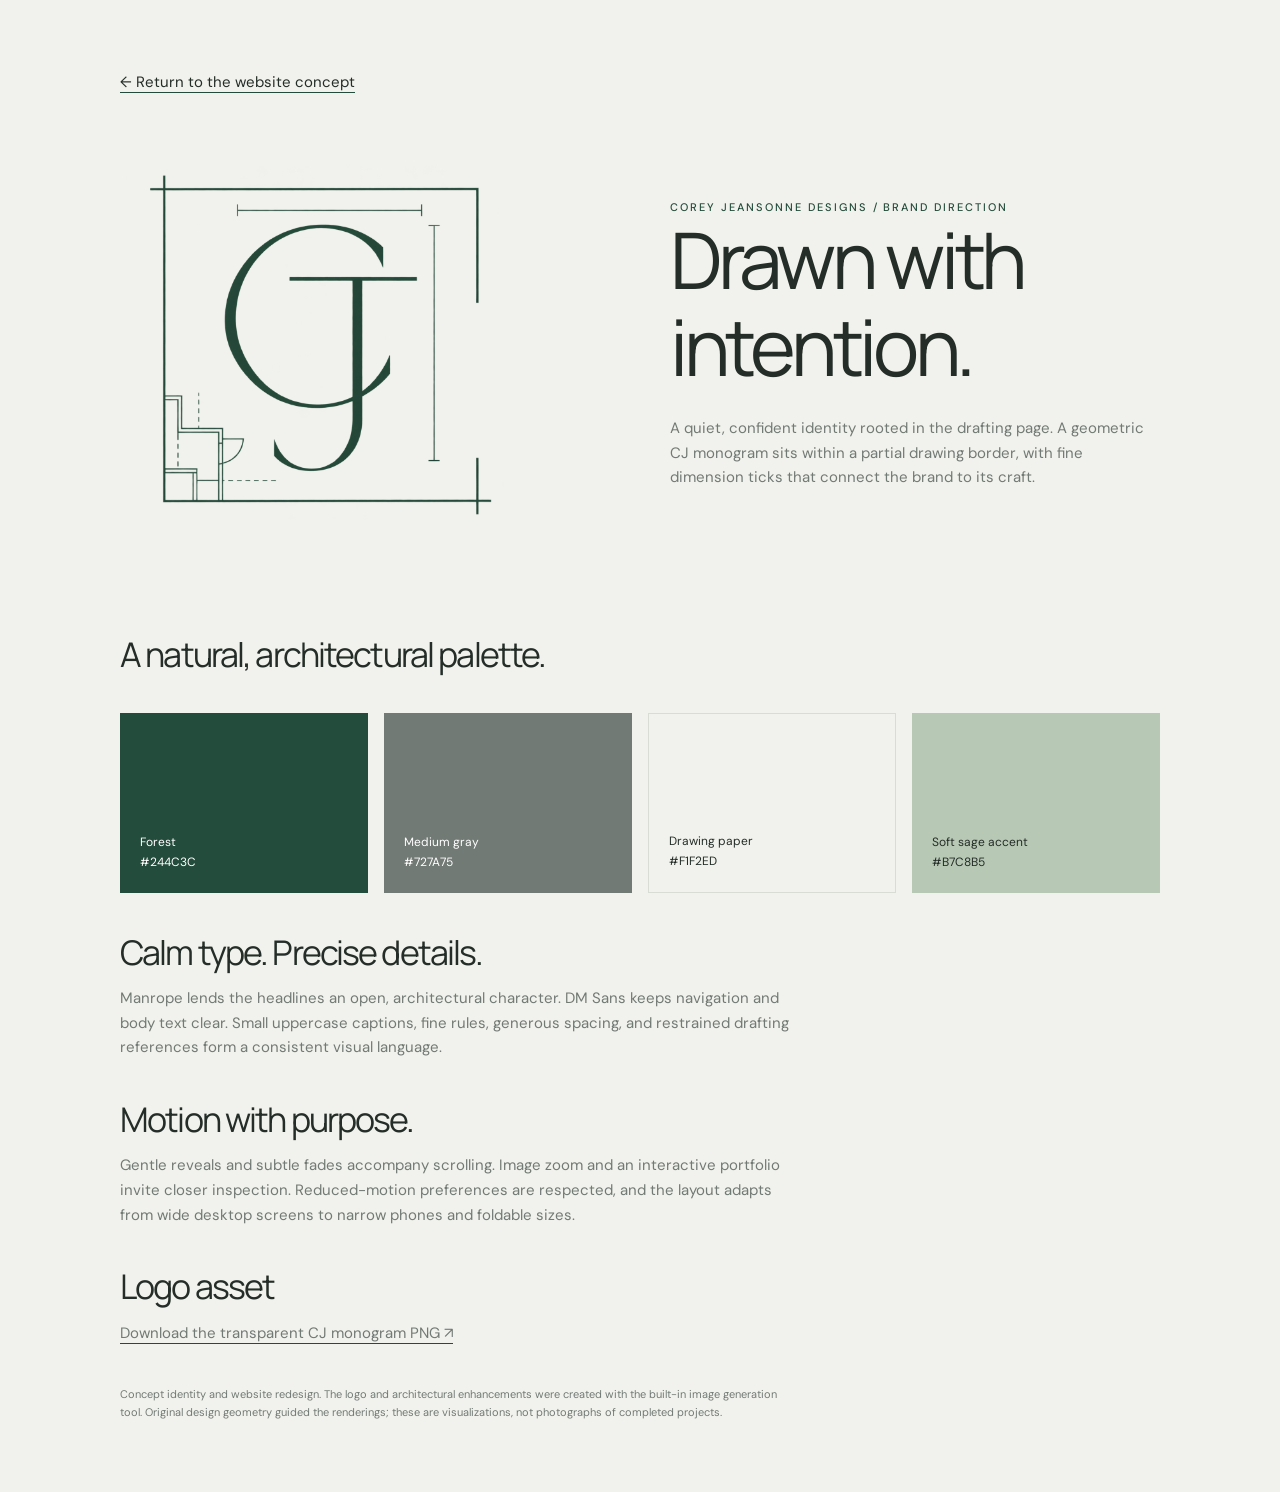
==== brand.html @ fb5d0403 "Build Corey Jeansonne responsive design concept" ====
<!doctype html><html lang="en"><head><meta charset="utf-8"><meta name="viewport" content="width=device-width,initial-scale=1"><title>Brand direction — Corey Jeansonne Designs</title><link rel="stylesheet" href="style.css"></head><body><main class="brand-page"><a href="index.html">← Return to the website concept</a><div class="brand-art"><img src="assets/cj-mark.png" alt="CJ monogram formed from architectural drafting lines"><div><p class="eyebrow">COREY JEANSONNE DESIGNS / BRAND DIRECTION</p><h1>Drawn with<br>intention.</h1><p style="margin-top:25px">A quiet, confident identity rooted in the drafting page. A geometric CJ monogram sits within a partial drawing border, with fine dimension ticks that connect the brand to its craft.</p></div></div><h2>A natural, architectural palette.</h2><div class="swatches"><div class="swatch" style="background:#244c3c;color:#fff">Forest<br>#244C3C</div><div class="swatch" style="background:#727a75;color:#fff">Medium gray<br>#727A75</div><div class="swatch" style="background:#f1f2ed;border:1px solid #d7ddd5">Drawing paper<br>#F1F2ED</div><div class="swatch" style="background:#b7c8b5">Soft sage accent<br>#B7C8B5</div></div><h2>Calm type. Precise details.</h2><p>Manrope lends the headlines an open, architectural character. DM Sans keeps navigation and body text clear. Small uppercase captions, fine rules, generous spacing, and restrained drafting references form a consistent visual language.</p><h2>Motion with purpose.</h2><p>Gentle reveals and subtle fades accompany scrolling. Image zoom and an interactive portfolio invite closer inspection. Reduced-motion preferences are respected, and the layout adapts from wide desktop screens to narrow phones and foldable sizes.</p><h2>Logo asset</h2><p><a href="assets/cj-mark.png" download>Download the transparent CJ monogram PNG ↗</a></p><p style="margin-top:40px;font-size:11px">Concept identity and website redesign. The logo and architectural enhancements were created with the built-in image generation tool. Original design geometry guided the renderings; these are visualizations, not photographs of completed projects.</p></main></body></html>
---- style.css ----
@import url('https://fonts.googleapis.com/css2?family=DM+Sans:wght@400;450;500;550;600;700&family=Manrope:wght@400;500;600;700&display=swap');
:root{--forest:#244c3c;--deep:#173b2d;--ink:#242d28;--gray:#727a75;--paper:#f1f2ed;--line:#d7ddd5;--white:#fcfdf9;--sage:#b7c8b5;--pad:clamp(22px,5vw,88px)}
*{box-sizing:border-box}html{scroll-behavior:smooth;scroll-padding-top:110px}body{margin:0;background:var(--paper);color:var(--ink);font:15px/1.65 'DM Sans',Arial,sans-serif}a{color:inherit;text-decoration:none}button,input,select,textarea{font:inherit}button,a,input,select,textarea{-webkit-tap-highlight-color:transparent}button{cursor:pointer}button:disabled{cursor:default}button:focus-visible,a:focus-visible,input:focus-visible,select:focus-visible,textarea:focus-visible{outline:2px solid var(--forest);outline-offset:5px}img{display:block;max-width:100%}h1,h2,h3,p{margin:0}h1,h2,h3{font-family:Manrope,'DM Sans',Arial,sans-serif;font-weight:400;line-height:1.12;letter-spacing:-.055em}h1{font-size:clamp(46px,6.1vw,94px)}h2{font-size:clamp(34px,4.2vw,62px)}h3{font-size:25px;letter-spacing:-.035em}p{color:var(--gray)}.eyebrow{font:500 11px/1.5 'DM Sans',sans-serif;letter-spacing:.18em;color:var(--forest)}.site-header{height:102px;padding:0 var(--pad);display:flex;align-items:center;justify-content:space-between;gap:24px;background:rgba(241,242,237,.95);backdrop-filter:blur(16px);position:sticky;top:0;z-index:20;border-bottom:1px solid var(--line)}.brand{display:flex;align-items:center;gap:12px}.brand img{width:65px;height:65px;object-fit:contain}.brand>span{font-size:12px;letter-spacing:.14em;font-weight:600;line-height:1.45}.brand small{display:block;font-size:9px;font-weight:400;margin-top:4px;letter-spacing:.25em}.site-header nav{display:flex;align-items:center;gap:36px}.site-header nav a{font-size:12px}.site-header nav a[aria-current=page]{color:var(--forest);box-shadow:0 2px var(--forest)}.site-header .nav-contact{border:1px solid var(--forest);padding:11px 20px;box-shadow:none!important}.nav-contact span{margin-left:18px}.menu-toggle{display:none}.skip{position:fixed;top:-100px;left:16px;background:white;padding:12px;z-index:50}.skip:focus{top:10px}.hero{padding:52px var(--pad) 0}.hero-heading{display:grid;grid-template-columns:1.4fr .6fr;gap:40px;align-items:end;margin-bottom:35px}.hero h1{max-width:850px;margin-top:18px}.hero h1 em{font-style:normal;color:var(--forest)}.hero-intro{max-width:330px;justify-self:end;padding-bottom:8px}.hero-intro p{font-size:14px;line-height:1.8}.text-link{display:inline-flex;align-items:center;justify-content:space-between;gap:35px;border-bottom:1px solid var(--forest);padding:14px 0 7px;color:var(--forest);font-size:12px;font-weight:500}.text-link span{font-size:20px;transition:transform .2s}.text-link:hover span{transform:translate(3px,-3px)}.hero-visual{height:clamp(320px,43vw,650px);position:relative;overflow:hidden;background:#d1d6cb}.hero-visual>img{width:100%;height:100%;object-fit:cover;object-position:center 57%;transition:transform 1.2s}.hero-visual:hover>img{transform:scale(1.025)}.photo-badge{position:absolute;left:24px;bottom:24px;padding:10px 15px;background:rgba(241,242,237,.93);font-size:10px;letter-spacing:.1em;display:flex;gap:18px;align-items:center}.photo-badge:before{content:'+';font-size:20px;color:var(--forest)}.hero-caption{display:flex;justify-content:space-between;font-size:10px;letter-spacing:.12em;color:var(--gray);padding:15px 0;border-bottom:1px solid var(--line)}.section{padding:100px var(--pad)}.intro-section{display:grid;grid-template-columns:.45fr 1fr;gap:80px}.intro-section .eyebrow{padding-top:12px}.intro-section h2{max-width:830px}.intro-section .body-copy{max-width:680px;margin-top:28px;display:grid;grid-template-columns:1fr 1fr;gap:30px;font-size:14px;line-height:1.85}.section-head{display:flex;justify-content:space-between;align-items:end;gap:30px;margin-bottom:38px}.section-head h2{margin-top:14px}.selected-section{padding-top:0}.selected-grid{display:grid;grid-template-columns:1.25fr 1fr;gap:30px;align-items:start}.selected-grid .project:nth-child(2){margin-top:90px}.project{margin:0}.project-photo{position:relative;overflow:hidden;background:#d5dcd2;aspect-ratio:1.5}.project-photo img{width:100%;height:100%;object-fit:cover;transition:transform .7s}.project-photo button{padding:0;border:0;background:none;width:100%;height:100%;display:block}.project-photo button:hover img{transform:scale(1.04)}.project-photo .expand{position:absolute;right:16px;bottom:16px;width:36px;height:36px;display:grid;place-items:center;background:var(--white);color:var(--forest);font-size:19px;pointer-events:none}.project-meta{display:flex;justify-content:space-between;gap:20px;padding:17px 0;border-bottom:1px solid var(--line)}.project-meta h3{font-size:19px}.project-meta p{font-size:11px;margin-top:5px}.project-number{font:11px/1.7 monospace;color:var(--gray)}.green-section{background:var(--forest);color:var(--paper);position:relative;overflow:hidden}.green-section:after{content:'';position:absolute;inset:0;opacity:.07;background-image:linear-gradient(to right,#fff 1px,transparent 1px),linear-gradient(to bottom,#fff 1px,transparent 1px);background-size:70px 70px;pointer-events:none}.green-section .eyebrow,.green-section p{color:#c7d4c7}.process-head{max-width:720px}.process-head h2{margin-top:20px}.process-list{display:grid;grid-template-columns:repeat(3,1fr);gap:50px;margin-top:65px;position:relative;z-index:1}.process-list article{padding-top:20px;border-top:1px solid #65816e}.process-list span{font:11px monospace;color:#c7d4c7}.process-list h3{margin:26px 0 17px}.process-list p{font-size:13px;max-width:310px}.plan-preview{display:grid;grid-template-columns:1fr 1fr;gap:65px;align-items:center}.plan-preview-image{position:relative;background:#e4e8df;padding:30px}.plan-preview-image img{width:100%;aspect-ratio:1.45;object-fit:cover}.plan-preview-image:before,.plan-preview-image:after{content:'+';position:absolute;font:22px monospace;color:var(--forest)}.plan-preview-image:before{top:8px;left:8px}.plan-preview-image:after{bottom:8px;right:8px}.plan-preview h2{margin:20px 0 26px;max-width:450px}.plan-preview p{max-width:410px;font-size:14px}.solid-link{display:inline-flex;align-items:center;gap:45px;background:var(--forest);color:var(--white);padding:14px 22px;font-size:12px;margin-top:28px}.solid-link:hover{background:var(--deep)}.page-heading{padding:65px var(--pad) 40px}.page-heading h1{margin-top:20px}.page-heading .page-lede{display:flex;justify-content:space-between;gap:30px;align-items:end;margin-top:25px}.page-lede>p{max-width:630px;font-size:14px}.page-count{font:11px monospace;color:var(--gray);white-space:nowrap}.filters{display:flex;gap:10px;flex-wrap:wrap;align-items:center;border-top:1px solid var(--line);border-bottom:1px solid var(--line);padding:17px 0;margin-bottom:32px}.filter-button{background:none;border:1px solid transparent;padding:8px 18px;font-size:12px;color:var(--gray);border-radius:0}.filter-button[aria-pressed=true]{background:var(--forest);color:var(--white)}.filter-button:hover{border-color:var(--forest)}.gallery-section{padding:0 var(--pad) 90px}.gallery-grid{display:grid;grid-template-columns:1fr 1fr;gap:45px 28px}.gallery-grid .project:nth-child(3n+1){grid-column:auto}.gallery-note{font-size:11px;margin:28px 0;color:var(--gray)}.plan-section{padding:0 var(--pad) 90px}.plan-controls{display:grid;grid-template-columns:1.5fr repeat(3,1fr) auto;gap:18px;padding:24px 0;border-block:1px solid var(--line);margin-bottom:28px}.plan-controls label{display:flex;flex-direction:column;gap:6px;font-size:10px;text-transform:uppercase;letter-spacing:.1em;color:var(--gray)}input,select,textarea{border:1px solid var(--line);border-radius:0;background:transparent;color:var(--ink);padding:12px;width:100%;min-width:0}input::placeholder,textarea::placeholder{color:#8a918b}.reset-button{background:none;border:0;border-bottom:1px solid var(--gray);padding:5px;color:var(--gray);align-self:end;font-size:12px;margin-bottom:10px}.result-count{font-size:11px;display:flex;justify-content:space-between;gap:20px;margin-bottom:22px}.plan-grid{display:grid;grid-template-columns:repeat(3,1fr);gap:32px 24px}.plan-card{border-bottom:1px solid var(--line);padding-bottom:18px}.plan-card img{width:100%;aspect-ratio:1.55;object-fit:cover;background:#d5dcd2}.plan-card-head{display:flex;justify-content:space-between;align-items:center;margin-top:17px}.plan-card h3{font-size:22px}.plan-card .price{font-size:12px;color:var(--forest)}.plan-stats{display:flex;flex-wrap:wrap;gap:8px 16px;margin-top:13px;color:var(--gray);font-size:11px}.load-more{display:block;margin:40px auto 0;border:1px solid var(--forest);background:transparent;color:var(--forest);padding:13px 30px}.no-results{grid-column:1/-1;padding:40px;border:1px solid var(--line)}.included{padding-top:40px;display:grid;grid-template-columns:1fr 1.2fr;gap:60px;margin-top:60px;border-top:1px solid var(--line)}.included h2{font-size:38px}.included p{font-size:13px;margin-bottom:15px}.contact-layout{display:grid;grid-template-columns:1fr 1fr;gap:70px;padding:0 var(--pad) 100px}.contact-photo img{width:100%;height:750px;object-fit:cover;object-position:center}.contact-photo p{font-size:10px;margin-top:12px}.contact-details{display:grid;grid-template-columns:1fr 1fr;gap:20px;padding:27px 0 34px;border-bottom:1px solid var(--line);margin-bottom:30px}.contact-details span{font-size:10px;display:block;text-transform:uppercase;letter-spacing:.1em;color:var(--gray);margin-bottom:6px}.contact-details a{font-size:13px;overflow-wrap:anywhere}.contact-details p{font-size:13px;color:var(--ink)}.contact-form h2{font-size:32px;margin-bottom:12px}.contact-form>p{font-size:12px;margin-bottom:26px}.form-grid{display:grid;grid-template-columns:1fr 1fr;gap:20px}.form-grid label{font-size:11px;display:flex;flex-direction:column;gap:8px}.form-grid .full{grid-column:1/-1}.form-grid textarea{resize:vertical;min-height:140px}.submit-button{margin-top:25px;background:var(--forest);color:white;border:0;padding:14px 25px;display:flex;gap:60px;align-items:center}.form-status{margin-top:18px!important;color:var(--forest);padding:14px;background:#e3eade}.contact-form .privacy{font-size:10px;margin-top:12px}.contact-photo .photo-wrap{position:sticky;top:125px}footer{padding:65px var(--pad) 22px;background:#e3e8df}.footer-top{display:flex;justify-content:space-between;align-items:center;padding-bottom:55px;border-bottom:1px solid #c7d0c2}.footer-top h2{font-size:clamp(32px,4vw,58px);margin-top:20px}.circle-link{display:grid;place-items:center;width:86px;height:86px;border:1px solid var(--forest);border-radius:50%;font-size:30px;color:var(--forest)}.circle-link:hover{color:white;background:var(--forest)}.footer-bottom{display:flex;justify-content:space-between;align-items:center;gap:20px;padding:28px 0;font-size:11px}.footer-wordmark{font-family:Manrope,Arial,sans-serif;font-size:19px;letter-spacing:-.04em}.footer-wordmark em{display:block;font-size:11px;font-style:normal;letter-spacing:.2em}.fineprint{display:flex;justify-content:space-between;gap:20px;font-size:9px;color:var(--gray);padding-top:12px;border-top:1px solid #c7d0c2}.reveal{opacity:1;transform:none;transition:opacity .8s ease,transform .8s ease}.motion .reveal:not(.is-visible){opacity:0;transform:translateY(28px)}.reveal.is-leaving{opacity:.28}.page-enter{animation:pageIn .5s ease}@keyframes pageIn{from{opacity:.3;transform:translateY(9px)}to{opacity:1;transform:none}}dialog{background:#172b21;color:var(--paper);border:0;width:min(1300px,96vw);max-width:96vw;max-height:96dvh;padding:22px 28px}dialog::backdrop{background:rgba(8,21,14,.86);backdrop-filter:blur(10px)}body:has(dialog[open]){overflow:hidden}.lightbox-top{display:flex;justify-content:space-between;align-items:center;margin-bottom:15px;font:11px monospace}.lightbox-top button,.lightbox-bottom button{background:none;border:1px solid #829889;color:var(--paper);padding:8px 14px;font-size:11px}.lightbox-stage{display:grid;grid-template-columns:40px 1fr 40px;gap:10px;align-items:center}.lightbox-stage>img{width:100%;height:min(65dvh,750px);object-fit:contain}.lightbox-stage>button{background:transparent;border:0;color:white;font-size:24px;height:50px}.lightbox-bottom{display:flex;justify-content:space-between;align-items:center;gap:20px;margin-top:18px}.lightbox-bottom h2{font-size:24px;letter-spacing:-.025em}.lightbox-bottom p{font-size:10px;color:#b9c7b9;margin-top:5px}.lightbox-bottom button{white-space:nowrap}dialog button:focus-visible{outline-color:white}.brand-page{max-width:1100px;margin:auto;padding:70px 30px}.brand-page .brand-art{display:grid;grid-template-columns:1fr 1fr;align-items:center;gap:60px;padding:50px 0}.brand-art img{width:100%;max-width:400px}.swatches{display:grid;grid-template-columns:repeat(4,1fr);gap:16px;margin:40px 0}.swatch{height:180px;padding:20px;display:flex;flex-direction:column;justify-content:end;font-size:12px}.brand-page h2{font-size:34px;margin:40px 0 15px}.brand-page p{max-width:680px}.brand-page a{border-bottom:1px solid var(--forest)}
@media(min-width:1800px){body{max-width:2000px;margin:auto;border-inline:1px solid var(--line)}}
@media(max-width:1050px){.site-header nav{gap:22px}.hero-heading{grid-template-columns:1.3fr .7fr;gap:24px}.hero-intro p{font-size:12px}.intro-section{gap:35px;grid-template-columns:.3fr 1fr}.contact-layout{gap:35px}.contact-details{grid-template-columns:1fr}.contact-photo img{height:800px}.plan-controls{grid-template-columns:1.4fr 1fr 1fr}.plan-controls .reset-button{align-self:center}.plan-grid{grid-template-columns:1fr 1fr}.plan-preview{gap:35px}.process-list{gap:25px}.brand>span{font-size:10px}}
@media(max-width:720px){.site-header{height:80px}.brand img{width:50px;height:50px}.brand>span{font-size:10px}.brand small{font-size:8px}.menu-toggle{display:flex;align-items:center;gap:15px;border:0;background:none;font-size:12px;padding:10px 0}.site-header nav{display:none;position:absolute;left:0;right:0;top:80px;padding:25px var(--pad);background:var(--paper);border-bottom:1px solid var(--line);flex-direction:column;align-items:stretch;gap:18px}.site-header nav.is-open{display:flex}.site-header nav a{padding:8px 0;font-size:16px}.site-header .nav-contact{padding:12px 15px}.hero{padding-top:35px}.hero-heading{grid-template-columns:1fr;gap:23px;margin-bottom:28px}.hero h1{font-size:clamp(43px,10vw,70px);margin-top:15px}.hero-intro{max-width:440px;justify-self:start}.hero-intro p{font-size:13px}.hero-visual{height:360px}.hero-visual>img{object-position:center}.photo-badge{left:14px;bottom:14px;font-size:8px;padding:7px 10px;gap:10px}.hero-caption{font-size:8px;gap:14px}.section{padding:65px var(--pad)}.intro-section{grid-template-columns:1fr;gap:22px}.intro-section .body-copy{grid-template-columns:1fr;gap:15px;margin-top:22px}.intro-section h2{font-size:36px}.section-head{gap:20px;align-items:start;flex-direction:column;margin-bottom:25px}.selected-section{padding-top:0}.selected-grid{grid-template-columns:1fr;gap:30px}.selected-grid .project:nth-child(2){margin-top:0}.process-list{grid-template-columns:1fr;margin-top:35px;gap:25px}.process-list article{display:grid;grid-template-columns:30px 1fr;gap:8px 14px}.process-list h3{margin:0}.process-list p{grid-column:2;max-width:none}.process-head h2{font-size:36px}.plan-preview{grid-template-columns:1fr;gap:30px}.plan-preview-image{padding:22px}.page-heading{padding-top:40px}.page-heading h1{font-size:49px}.page-heading .page-lede{flex-direction:column;align-items:start;gap:20px}.gallery-grid{gap:30px;grid-template-columns:1fr}.filters{gap:4px}.filter-button{font-size:11px;padding:8px 12px}.gallery-section,.plan-section{padding-bottom:60px}.plan-controls{grid-template-columns:1fr 1fr;gap:15px}.plan-controls label:first-child{grid-column:1/-1}.plan-controls .reset-button{justify-self:start}.plan-grid{gap:25px;grid-template-columns:1fr}.result-count{flex-direction:column;gap:6px}.included{grid-template-columns:1fr;gap:25px;margin-top:40px}.contact-layout{grid-template-columns:1fr;gap:25px;padding-bottom:60px}.contact-photo{order:2}.contact-photo img{height:420px;object-position:center 50%}.contact-details{grid-template-columns:1fr 1fr;padding-top:0}.contact-details a{font-size:12px}.contact-photo .photo-wrap{position:static}.form-grid{gap:18px 14px}.footer-top{gap:20px;padding-bottom:35px}.circle-link{width:58px;height:58px;flex-shrink:0;font-size:24px}.footer-bottom{align-items:start;flex-wrap:wrap}.footer-wordmark{width:100%}.fineprint{flex-direction:column;gap:8px}.lightbox-stage{grid-template-columns:28px 1fr 28px;gap:2px}.lightbox-stage>img{height:55dvh}.lightbox-bottom{flex-direction:column;align-items:start}dialog{padding:16px 12px}.lightbox-bottom h2{font-size:20px}.brand-page .brand-art{grid-template-columns:1fr;gap:20px}.swatches{grid-template-columns:1fr 1fr}.swatch{height:140px}}
@media(max-width:360px){.brand{gap:5px}.brand>span{font-size:9px}.hero h1{font-size:40px}.contact-details{grid-template-columns:1fr}.form-grid{grid-template-columns:1fr}.form-grid .full{grid-column:auto}}
@media(horizontal-viewport-segments:2){:root{--pad:max(28px,env(safe-area-inset-left))}.hero-heading,.contact-layout,.selected-grid{column-gap:max(40px,calc(env(viewport-segment-left 1 0, 0px) - env(viewport-segment-right 0 0, 0px)))}}
@media(prefers-reduced-motion:reduce){html{scroll-behavior:auto}*,*:before,*:after{animation:none!important;transition:none!important}.motion .reveal:not(.is-visible),.reveal.is-leaving{opacity:1;transform:none}}
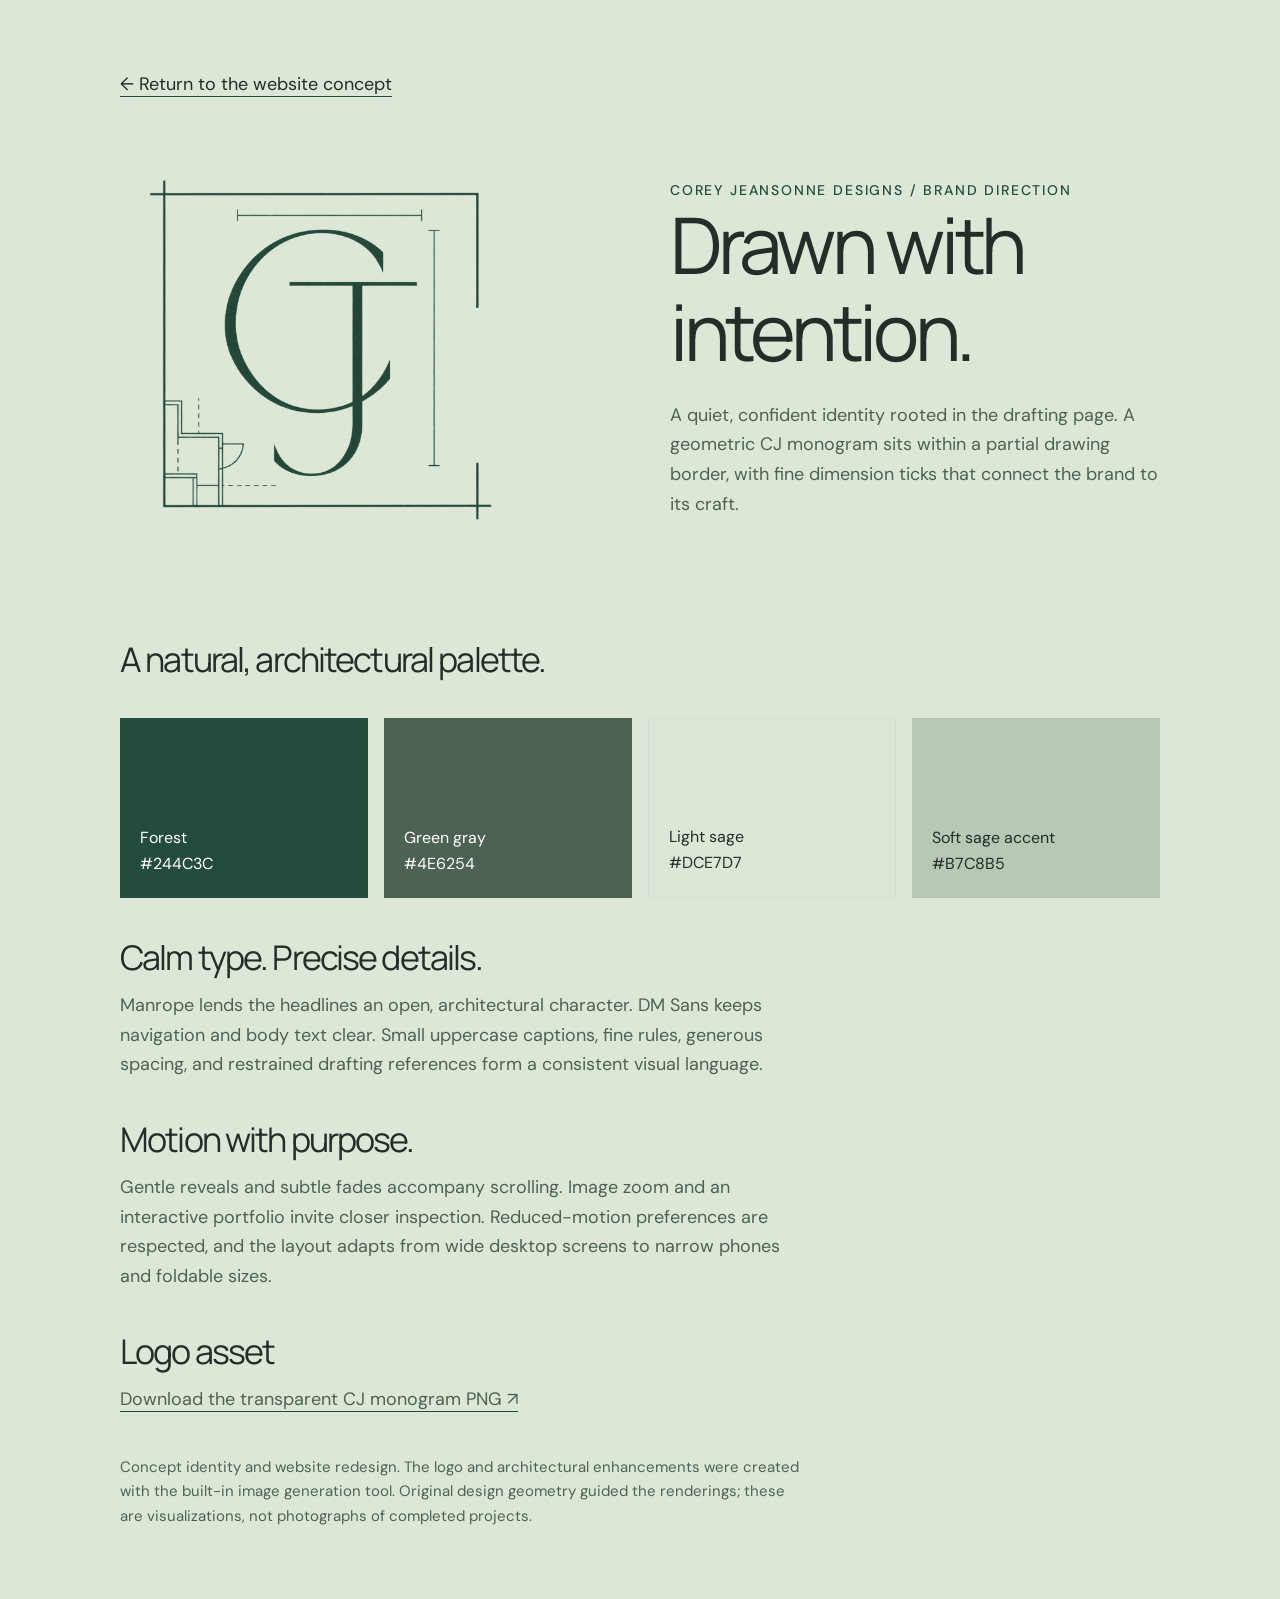
==== commit 028bf8e6: "Enlarge typography, align cards, and add sage branding with 72 portrait renders" ====
--- a/brand.html
+++ b/brand.html
@@ -1 +1 @@
-<!doctype html><html lang="en"><head><meta charset="utf-8"><meta name="viewport" content="width=device-width,initial-scale=1"><title>Brand direction — Corey Jeansonne Designs</title><link rel="stylesheet" href="style.css"></head><body><main class="brand-page"><a href="index.html">← Return to the website concept</a><div class="brand-art"><img src="assets/cj-mark.png" alt="CJ monogram formed from architectural drafting lines"><div><p class="eyebrow">COREY JEANSONNE DESIGNS / BRAND DIRECTION</p><h1>Drawn with<br>intention.</h1><p style="margin-top:25px">A quiet, confident identity rooted in the drafting page. A geometric CJ monogram sits within a partial drawing border, with fine dimension ticks that connect the brand to its craft.</p></div></div><h2>A natural, architectural palette.</h2><div class="swatches"><div class="swatch" style="background:#244c3c;color:#fff">Forest<br>#244C3C</div><div class="swatch" style="background:#727a75;color:#fff">Medium gray<br>#727A75</div><div class="swatch" style="background:#f1f2ed;border:1px solid #d7ddd5">Drawing paper<br>#F1F2ED</div><div class="swatch" style="background:#b7c8b5">Soft sage accent<br>#B7C8B5</div></div><h2>Calm type. Precise details.</h2><p>Manrope lends the headlines an open, architectural character. DM Sans keeps navigation and body text clear. Small uppercase captions, fine rules, generous spacing, and restrained drafting references form a consistent visual language.</p><h2>Motion with purpose.</h2><p>Gentle reveals and subtle fades accompany scrolling. Image zoom and an interactive portfolio invite closer inspection. Reduced-motion preferences are respected, and the layout adapts from wide desktop screens to narrow phones and foldable sizes.</p><h2>Logo asset</h2><p><a href="assets/cj-mark.png" download>Download the transparent CJ monogram PNG ↗</a></p><p style="margin-top:40px;font-size:11px">Concept identity and website redesign. The logo and architectural enhancements were created with the built-in image generation tool. Original design geometry guided the renderings; these are visualizations, not photographs of completed projects.</p></main></body></html>
+<!doctype html><html lang="en"><head><meta charset="utf-8"><meta name="viewport" content="width=device-width,initial-scale=1"><title>Brand direction — Corey Jeansonne Designs</title><link rel="stylesheet" href="style.css"></head><body><main class="brand-page"><a href="index.html">← Return to the website concept</a><div class="brand-art"><img src="assets/cj-mark.png" alt="CJ monogram formed from architectural drafting lines"><div><p class="eyebrow">COREY JEANSONNE DESIGNS / BRAND DIRECTION</p><h1>Drawn with<br>intention.</h1><p style="margin-top:25px">A quiet, confident identity rooted in the drafting page. A geometric CJ monogram sits within a partial drawing border, with fine dimension ticks that connect the brand to its craft.</p></div></div><h2>A natural, architectural palette.</h2><div class="swatches"><div class="swatch" style="background:#244c3c;color:#fff">Forest<br>#244C3C</div><div class="swatch" style="background:#4e6254;color:#fff">Green gray<br>#4E6254</div><div class="swatch" style="background:#dce7d7;border:1px solid #d7ddd5">Light sage<br>#DCE7D7</div><div class="swatch" style="background:#b7c8b5">Soft sage accent<br>#B7C8B5</div></div><h2>Calm type. Precise details.</h2><p>Manrope lends the headlines an open, architectural character. DM Sans keeps navigation and body text clear. Small uppercase captions, fine rules, generous spacing, and restrained drafting references form a consistent visual language.</p><h2>Motion with purpose.</h2><p>Gentle reveals and subtle fades accompany scrolling. Image zoom and an interactive portfolio invite closer inspection. Reduced-motion preferences are respected, and the layout adapts from wide desktop screens to narrow phones and foldable sizes.</p><h2>Logo asset</h2><p><a href="assets/cj-mark.png" download>Download the transparent CJ monogram PNG ↗</a></p><p style="margin-top:40px;font-size:15px">Concept identity and website redesign. The logo and architectural enhancements were created with the built-in image generation tool. Original design geometry guided the renderings; these are visualizations, not photographs of completed projects.</p></main></body></html>
--- a/style.css
+++ b/style.css
@@ -7,3 +7,142 @@
 @media(max-width:360px){.brand{gap:5px}.brand>span{font-size:9px}.hero h1{font-size:40px}.contact-details{grid-template-columns:1fr}.form-grid{grid-template-columns:1fr}.form-grid .full{grid-column:auto}}
 @media(horizontal-viewport-segments:2){:root{--pad:max(28px,env(safe-area-inset-left))}.hero-heading,.contact-layout,.selected-grid{column-gap:max(40px,calc(env(viewport-segment-left 1 0, 0px) - env(viewport-segment-right 0 0, 0px)))}}
 @media(prefers-reduced-motion:reduce){html{scroll-behavior:auto}*,*:before,*:after{animation:none!important;transition:none!important}.motion .reveal:not(.is-visible),.reveal.is-leaving{opacity:1;transform:none}}
+
+/* Readable type, a softer landscape palette, and a consistent alignment grid. */
+:root {
+  --paper: #dce7d7;
+  --white: #eaf1e5;
+  --gray: #4e6254;
+  --line: #b9ccb4;
+}
+body { font-size: 18px; }
+[hidden] { display: none !important; }
+html { scroll-padding-top: 156px; }
+.site-header { height: 140px; background: rgba(220,231,215,.97); }
+.brand { gap: 18px; }
+.brand img { width: 104px; height: 104px; }
+.brand > span { font-size: 22px; letter-spacing: .1em; }
+.brand small { font-size: 14px; margin-top: 9px; letter-spacing: .22em; }
+.site-header nav { gap: 30px; }
+.site-header nav a { font-size: 17px; }
+.site-header .nav-contact { padding: 14px 22px; }
+.eyebrow { font-size: 14px; letter-spacing: .13em; }
+.hero-heading { grid-template-columns: 1.45fr 1fr; gap: 48px; }
+.hero-intro { max-width: 430px; padding-bottom: 0; }
+.hero-intro p, .intro-section .body-copy, .page-lede > p,
+.plan-preview p, .process-list p, .included p { font-size: 18px; line-height: 1.75; }
+.text-link, .solid-link { font-size: 17px; }
+.photo-badge { font-size: 13px; }
+.hero-caption { font-size: 13px; letter-spacing: .07em; }
+.intro-section .body-copy { gap: 32px; max-width: 820px; }
+.section-head { align-items: end; }
+.selected-grid { grid-template-columns: repeat(2,minmax(0,1fr)); align-items: start; gap: 32px; }
+.selected-grid .project:nth-child(2) { margin-top: 0; }
+.project-photo { aspect-ratio: 4 / 5; }
+.project { min-width: 0; }
+.project-meta { align-items: baseline; min-height: 105px; gap: 15px; }
+.project-meta h3 { font-size: 25px; }
+.project-meta p { font-size: 16px; }
+.project-number, .page-count { font-size: 14px; }
+.page-lede > p { max-width: 800px; }
+.process-list { gap: 36px; }
+.process-list span { font-size: 15px; }
+.process-list p { max-width: none; }
+.plan-preview-image { background: #cbdcc4; }
+.filter-button { font-size: 17px; padding: 10px 20px; }
+.gallery-note { font-size: 15px; }
+.plan-controls { align-items: end; grid-template-columns: 1.3fr repeat(3,1fr) auto; }
+.plan-controls label { font-size: 14px; letter-spacing: .06em; gap: 10px; }
+.plan-controls input, .plan-controls select { font-size: 17px; min-height: 54px; }
+.reset-button { font-size: 16px; }
+.result-count { font-size: 15px; }
+.plan-grid { gap: 40px 28px; }
+.plan-card-head { align-items: baseline; gap: 16px; }
+.plan-card img { height: auto; aspect-ratio: 4 / 5; object-fit: cover; }
+.plan-preview-image img { height: auto; aspect-ratio: 1.45; }
+.plan-card h3 { font-size: 30px; }
+.plan-card .price { font-size: 20px; }
+.plan-stats { font-size: 17px; gap: 8px 20px; line-height: 1.7; }
+.load-more { font-size: 17px; }
+.contact-photo .photo-wrap { top: 162px; }
+.contact-photo p { font-size: 14px; }
+.contact-details { grid-template-columns: 1fr; gap: 20px; }
+.contact-details span { font-size: 14px; }
+.contact-details a, .contact-details p { font-size: 18px; }
+.contact-form > p, .form-grid label { font-size: 16px; }
+.form-grid input, .form-grid textarea, .submit-button { font-size: 18px; }
+.contact-form .privacy { font-size: 14px; }
+footer { background: #cadbc3; }
+.footer-bottom { font-size: 16px; }
+.footer-wordmark { font-size: 27px; }
+.footer-wordmark em { font-size: 15px; }
+.fineprint { font-size: 13px; border-color: #afc3a8; }
+.footer-top { border-color: #afc3a8; }
+.lightbox-top, .lightbox-top button, .lightbox-bottom button { font-size: 16px; }
+.lightbox-bottom p { font-size: 14px; }
+.swatch { font-size: 16px; }
+
+@media(max-width:1100px) {
+  .site-header { height: 116px; }
+  .brand img { width: 86px; height: 86px; }
+  .brand > span { font-size: 20px; }
+  .brand small { font-size: 13px; }
+  .menu-toggle { display:flex; align-items:center; gap:15px; border:0; background:none; font-size:17px; padding:12px 0; }
+  .site-header nav { display:none; position:absolute; left:0; right:0; top:116px; padding:24px var(--pad); background:var(--paper); border-bottom:1px solid var(--line); flex-direction:column; align-items:stretch; gap:18px; }
+  .site-header nav.is-open { display:flex; }
+  .site-header nav a { padding:9px 0; font-size:19px; }
+  .site-header .nav-contact { padding:14px 18px; }
+  .hero-heading { grid-template-columns:1fr; gap:26px; }
+  .hero-intro { max-width:620px; justify-self:start; }
+  .hero-intro p br { display:none; }
+  .hero-intro p br::after { content:' '; }
+  .hero-intro p { max-width:600px; }
+  .plan-controls { grid-template-columns:repeat(2,minmax(0,1fr)); }
+  .plan-controls label:first-child { grid-column:1/-1; }
+  .plan-controls .reset-button { justify-self:start; }
+  .project-meta { min-height:130px; }
+}
+@media(max-width:720px) {
+  html { scroll-padding-top:116px; }
+  .site-header { height:106px; gap:12px; }
+  .brand { gap:10px; }
+  .brand img { width:74px; height:74px; }
+  .brand > span { font-size:16px; letter-spacing:.055em; }
+  .brand small { font-size:11px; letter-spacing:.14em; margin-top:7px; }
+  .site-header nav { top:106px; }
+  .menu-toggle { font-size:16px; gap:8px; }
+  .eyebrow { font-size:13px; letter-spacing:.1em; }
+  .hero-intro p, .intro-section .body-copy, .page-lede > p,
+  .plan-preview p, .process-list p, .included p { font-size:18px; }
+  .hero-caption { font-size:11px; }
+  .hero-caption span { max-width:48%; }
+  .photo-badge { font-size:11px; }
+  .selected-grid, .gallery-grid { grid-template-columns:minmax(0,1fr); }
+  .project-meta { min-height:100px; }
+  .project-meta h3 { font-size:24px; }
+  .project-number { font-size:13px; white-space:nowrap; }
+  .section-head { align-items:start; }
+  .filter-button { font-size:16px; padding:9px 14px; }
+  .page-heading h1 { font-size:clamp(42px,9vw,60px); overflow-wrap:anywhere; }
+  .plan-controls { gap:20px 14px; }
+  .plan-controls input, .plan-controls select { font-size:16px; }
+  .plan-controls label { font-size:13px; }
+  .plan-card h3 { font-size:30px; }
+  .plan-card .price { font-size:20px; }
+  .plan-stats { font-size:17px; }
+  .contact-details { grid-template-columns:1fr; }
+  .contact-details a { font-size:18px; }
+  .footer-bottom { font-size:16px; }
+  .fineprint { font-size:13px; }
+  .lightbox-bottom p { font-size:13px; }
+}
+@media(max-width:380px) {
+  .brand img { width:62px; height:62px; }
+  .brand > span { font-size:14px; }
+  .brand small { font-size:10px; }
+  .brand { gap:7px; }
+  .menu-toggle { font-size:14px; }
+  .intro-section h2, .process-head h2 { font-size:33px; }
+  .project-meta { flex-wrap:wrap; }
+  .project-number { display:none; }
+}
